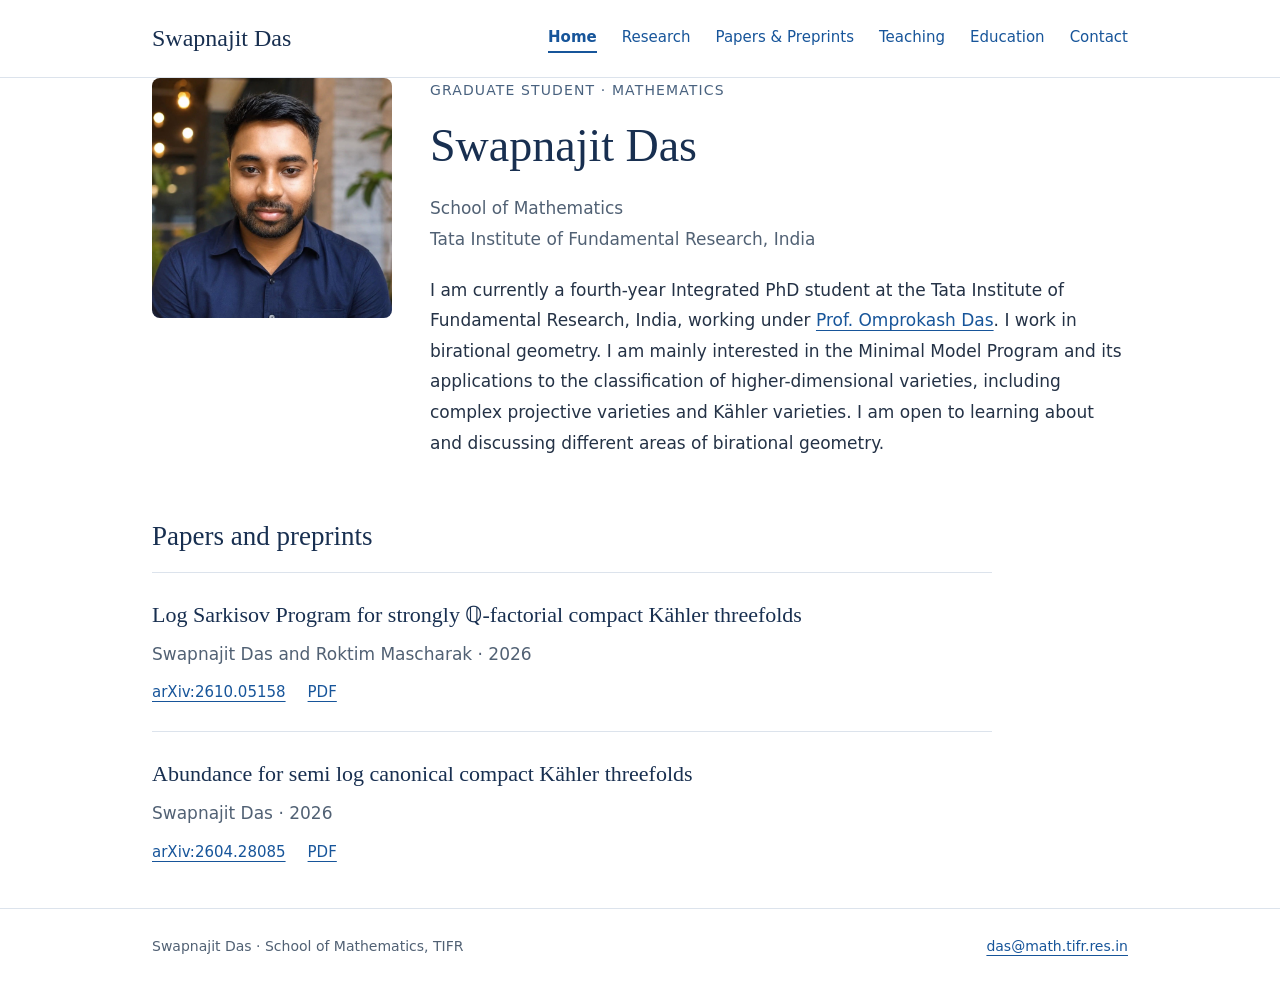
==== index.html @ 4af49f1d "Add files via upload" ====
<!doctype html><html lang="en"><head><meta charset="utf-8"><meta name="viewport" content="width=device-width,initial-scale=1"><title>Home | Swapnajit Das</title><meta name="description" content="Swapnajit Das, fourth-year Integrated PhD student at TIFR. Birational geometry, the Minimal Model Program, and Kähler varieties."><link rel="stylesheet" href="style.css"></head><body><header><div class="wrap header"><a class="brand" href="index.html">Swapnajit Das</a><nav aria-label="Main navigation"><a href="index.html" aria-current="page">Home</a><a href="research.html">Research</a><a href="publications.html">Papers &amp; Preprints</a><a href="teaching.html">Teaching</a><a href="education.html">Education</a><a href="contact.html">Contact</a></nav></div></header><main class="wrap"><div class="profile"><img class="portrait" src="portrait.jpg" alt="Portrait of Swapnajit Das" width="240" height="240"><div class="profile-text"><div class="eyebrow">Graduate student · Mathematics</div><h1>Swapnajit Das</h1><p class="affiliation">School of Mathematics<br>Tata Institute of Fundamental Research, India</p><div class="intro"><p>I am currently a fourth-year Integrated PhD student at the Tata Institute of Fundamental Research, India, working under <a href="https://omprokashdas.github.io/">Prof. Omprokash Das</a>. I work in birational geometry. I am mainly interested in the Minimal Model Program and its applications to the classification of higher-dimensional varieties, including complex projective varieties and Kähler varieties. I am open to learning about and discussing different areas of birational geometry.</p></div></div></div><h2>Papers and preprints</h2><ol class="papers"><li><h3>Log Sarkisov Program for strongly ℚ-factorial compact Kähler threefolds</h3><p class="authors">Swapnajit Das and Roktim Mascharak · 2026</p><div class="links"><a href="https://arxiv.org/abs/2610.05158">arXiv:2610.05158</a><a href="https://arxiv.org/pdf/2610.05158">PDF</a></div></li><li><h3>Abundance for semi log canonical compact Kähler threefolds</h3><p class="authors">Swapnajit Das · 2026</p><div class="links"><a href="https://arxiv.org/abs/2604.28085">arXiv:2604.28085</a><a href="https://arxiv.org/pdf/2604.28085">PDF</a></div></li></ol></main><footer><div class="wrap footer"><span>Swapnajit Das · School of Mathematics, TIFR</span><a href="mailto:das@math.tifr.res.in">das@math.tifr.res.in</a></div></footer></body></html>
---- style.css ----
*{box-sizing:border-box}body{margin:0;color:#243246;background:#fff;font:17px/1.8 system-ui,sans-serif}a{color:#17559a;text-underline-offset:4px}a:hover{color:#0b305c}a:focus-visible{outline:3px solid #17559a;outline-offset:5px}.wrap{max-width:1040px;margin:auto;padding:0 32px}header{border-bottom:1px solid #dce3ec}.header{display:flex;align-items:center;justify-content:space-between;gap:24px;padding-top:24px;padding-bottom:24px}.brand{font:24px Georgia,serif;color:#182f50;text-decoration:none}nav{display:flex;flex-wrap:wrap;gap:10px 25px}nav a{text-decoration:none;font-size:15px}nav a[aria-current]{font-weight:700;border-bottom:2px solid #17559a}main{padding-top:62px;padding-bottom:65px;min-height:70vh}.eyebrow{color:#49627f;font-size:14px;letter-spacing:.08em;text-transform:uppercase;margin-bottom:15px}h1{font:46px/1.2 Georgia,serif;color:#182f50;margin:0 0 20px}h2{font:27px/1.35 Georgia,serif;color:#182f50;margin:40px 0 16px}p{margin:0 0 20px}.intro{max-width:790px}.affiliation{color:#516174}.interests{padding-left:22px}.interests li{padding:4px 0}.papers{list-style:none;padding:0;max-width:840px}.papers li{padding:25px 0;border-top:1px solid #dce3ec}.papers h3{font:22px/1.5 Georgia,serif;color:#182f50;margin:0 0 8px}.authors{color:#516174;margin:0 0 10px}.links{display:flex;gap:22px;flex-wrap:wrap;font-size:15px}footer{border-top:1px solid #dce3ec;padding:25px 0;font-size:14px;color:#516174}.footer{display:flex;justify-content:space-between;gap:16px;flex-wrap:wrap}@media(max-width:680px){.wrap{padding-left:22px;padding-right:22px}.header{align-items:flex-start;flex-direction:column;gap:14px;padding-top:20px;padding-bottom:20px}main{padding-top:38px;padding-bottom:40px}h1{font-size:36px}nav{gap:10px 20px}.papers h3{font-size:21px}}
.profile{display:grid;grid-template-columns:240px minmax(0,1fr);gap:38px;align-items:start}.portrait{display:block;width:240px;height:240px;object-fit:cover;border-radius:8px}.profile .intro{max-width:100%}@media(max-width:760px){.profile{grid-template-columns:1fr;gap:28px}.portrait{width:210px;height:210px}}
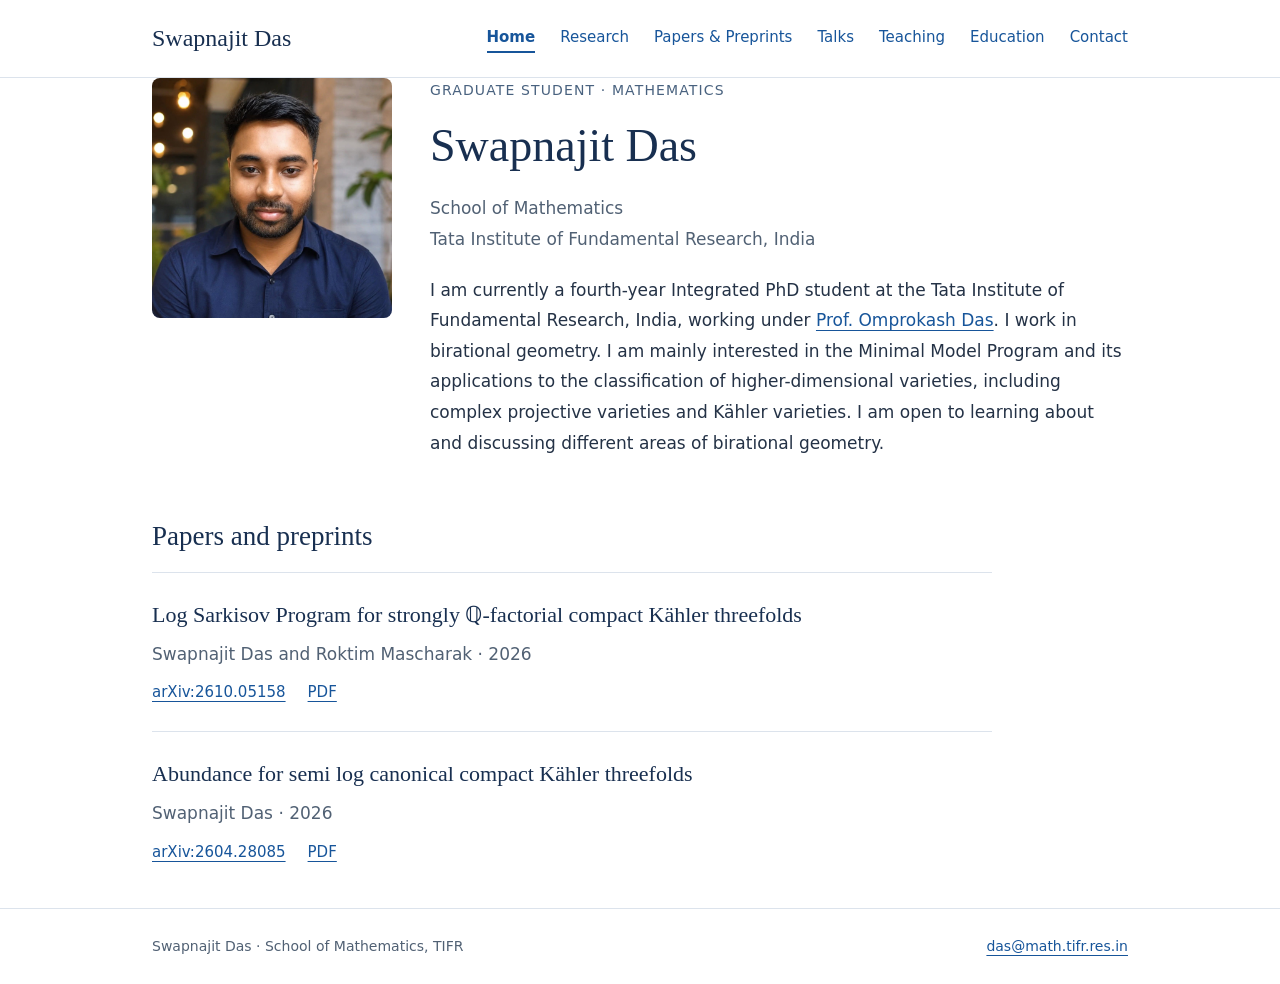
==== commit ecb52992: "Add files via upload" ====
--- a/index.html
+++ b/index.html
@@ -1 +1 @@
-<!doctype html><html lang="en"><head><meta charset="utf-8"><meta name="viewport" content="width=device-width,initial-scale=1"><title>Home | Swapnajit Das</title><meta name="description" content="Swapnajit Das, fourth-year Integrated PhD student at TIFR. Birational geometry, the Minimal Model Program, and Kähler varieties."><link rel="stylesheet" href="style.css"></head><body><header><div class="wrap header"><a class="brand" href="index.html">Swapnajit Das</a><nav aria-label="Main navigation"><a href="index.html" aria-current="page">Home</a><a href="research.html">Research</a><a href="publications.html">Papers &amp; Preprints</a><a href="teaching.html">Teaching</a><a href="education.html">Education</a><a href="contact.html">Contact</a></nav></div></header><main class="wrap"><div class="profile"><img class="portrait" src="portrait.jpg" alt="Portrait of Swapnajit Das" width="240" height="240"><div class="profile-text"><div class="eyebrow">Graduate student · Mathematics</div><h1>Swapnajit Das</h1><p class="affiliation">School of Mathematics<br>Tata Institute of Fundamental Research, India</p><div class="intro"><p>I am currently a fourth-year Integrated PhD student at the Tata Institute of Fundamental Research, India, working under <a href="https://omprokashdas.github.io/">Prof. Omprokash Das</a>. I work in birational geometry. I am mainly interested in the Minimal Model Program and its applications to the classification of higher-dimensional varieties, including complex projective varieties and Kähler varieties. I am open to learning about and discussing different areas of birational geometry.</p></div></div></div><h2>Papers and preprints</h2><ol class="papers"><li><h3>Log Sarkisov Program for strongly ℚ-factorial compact Kähler threefolds</h3><p class="authors">Swapnajit Das and Roktim Mascharak · 2026</p><div class="links"><a href="https://arxiv.org/abs/2610.05158">arXiv:2610.05158</a><a href="https://arxiv.org/pdf/2610.05158">PDF</a></div></li><li><h3>Abundance for semi log canonical compact Kähler threefolds</h3><p class="authors">Swapnajit Das · 2026</p><div class="links"><a href="https://arxiv.org/abs/2604.28085">arXiv:2604.28085</a><a href="https://arxiv.org/pdf/2604.28085">PDF</a></div></li></ol></main><footer><div class="wrap footer"><span>Swapnajit Das · School of Mathematics, TIFR</span><a href="mailto:das@math.tifr.res.in">das@math.tifr.res.in</a></div></footer></body></html>+<!doctype html><html lang="en"><head><meta charset="utf-8"><meta name="viewport" content="width=device-width,initial-scale=1"><title>Home | Swapnajit Das</title><meta name="description" content="Swapnajit Das, fourth-year Integrated PhD student at TIFR. Birational geometry, the Minimal Model Program, and Kähler varieties."><link rel="stylesheet" href="style.css"></head><body><header><div class="wrap header"><a class="brand" href="index.html">Swapnajit Das</a><nav aria-label="Main navigation"><a href="index.html" aria-current="page">Home</a><a href="research.html">Research</a><a href="publications.html">Papers &amp; Preprints</a><a href="talks.html">Talks</a><a href="teaching.html">Teaching</a><a href="education.html">Education</a><a href="contact.html">Contact</a></nav></div></header><main class="wrap"><div class="profile"><img class="portrait" src="portrait.jpg" alt="Portrait of Swapnajit Das" width="240" height="240"><div class="profile-text"><div class="eyebrow">Graduate student · Mathematics</div><h1>Swapnajit Das</h1><p class="affiliation">School of Mathematics<br>Tata Institute of Fundamental Research, India</p><div class="intro"><p>I am currently a fourth-year Integrated PhD student at the Tata Institute of Fundamental Research, India, working under <a href="https://omprokashdas.github.io/">Prof. Omprokash Das</a>. I work in birational geometry. I am mainly interested in the Minimal Model Program and its applications to the classification of higher-dimensional varieties, including complex projective varieties and Kähler varieties. I am open to learning about and discussing different areas of birational geometry.</p></div></div></div><h2>Papers and preprints</h2><ol class="papers"><li><h3>Log Sarkisov Program for strongly ℚ-factorial compact Kähler threefolds</h3><p class="authors">Swapnajit Das and Roktim Mascharak · 2026</p><div class="links"><a href="https://arxiv.org/abs/2610.05158">arXiv:2610.05158</a><a href="https://arxiv.org/pdf/2610.05158">PDF</a></div></li><li><h3>Abundance for semi log canonical compact Kähler threefolds</h3><p class="authors">Swapnajit Das · 2026</p><div class="links"><a href="https://arxiv.org/abs/2604.28085">arXiv:2604.28085</a><a href="https://arxiv.org/pdf/2604.28085">PDF</a></div></li></ol></main><footer><div class="wrap footer"><span>Swapnajit Das · School of Mathematics, TIFR</span><a href="mailto:das@math.tifr.res.in">das@math.tifr.res.in</a></div></footer></body></html>
